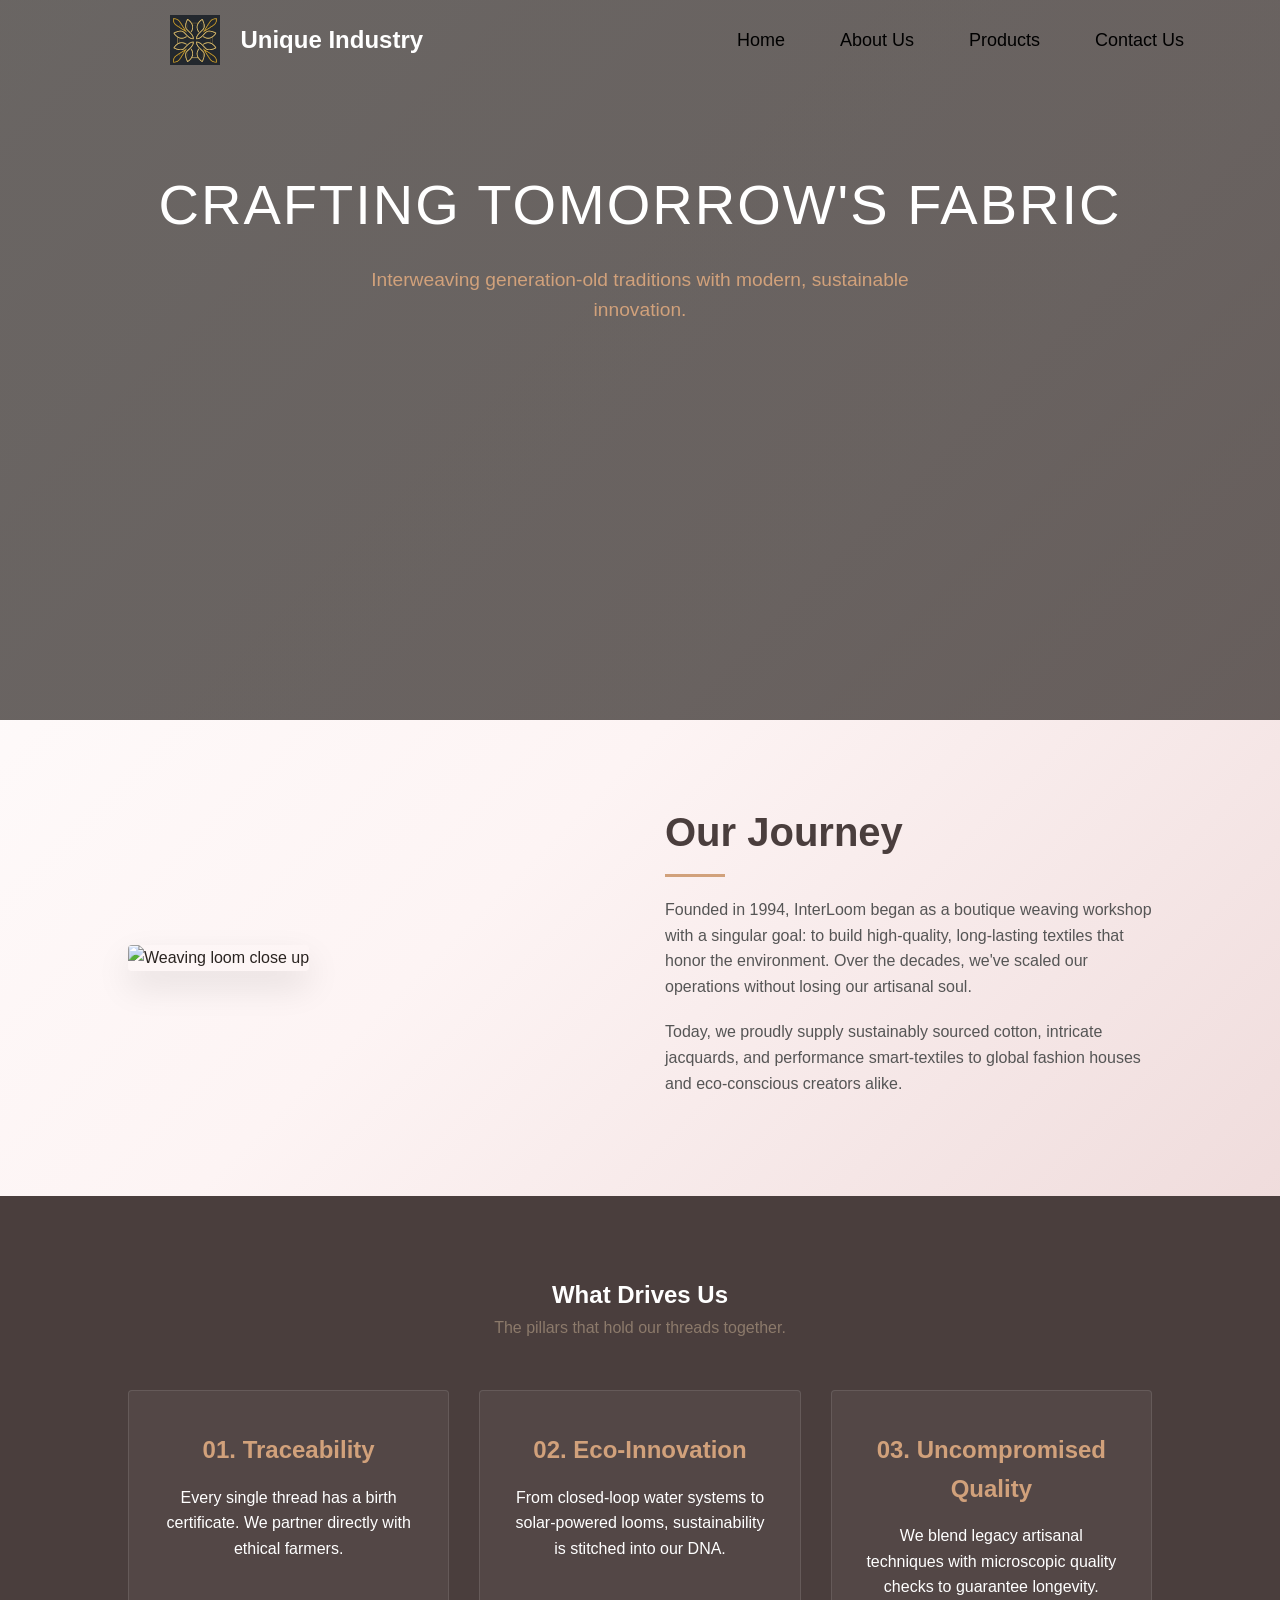
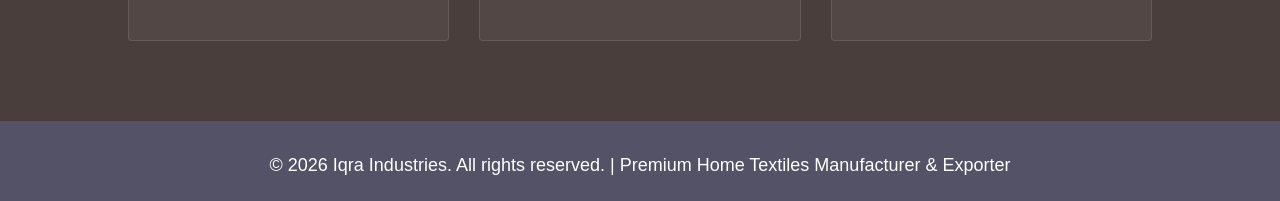
==== about/index.html @ 69424846 "created the about webpage completely" ====
<!DOCTYPE html>
<html lang="en">

<head>
    <meta charset="UTF-8">
    <meta name="viewport" content="width=device-width, initial-scale=1.0">

    <!-- Favicons -->
    <link href="/assests/logo.jpg" rel="icon" />
    <link href="/assests/logo.jpg" rel="apple-touch-icon" />

    <title>About Us | InterLoom Textiles</title>

    <meta content="" name="description" />
    <meta content="" name="keywords" />

    <link rel="stylesheet" href="style.css">

<body>


    <header class="hero">
        <div class="navbar">
            <div class="desktop-nav">
                <img src="/assests/logo.jpg" alt="unique industry logo" class="logo" />
                <h2 class="company-name">Unique Industry</h2>

                <ul class="nav-links">
                    <li><a href="/index.html">Home</a></li>
                    <li><a href="/about/index.html">About Us</a></li>
                    <li><a href="/product/index.html">Products</a>
                    </li>
                    <li><a href="/contact us/contact.html">Contact Us</a></li>
                </ul>
            </div>
            <!-- Mobile Nav (Dropdown box for mobile screens) -->
            <div class="mobile-nav">
                <div class="drop-down">
                    <button class="drop-toggle">☰</button>
                    <ul class="mobile-dropdown-menu">
                        <li><a href="../Home_page/home.html">Home</a></li>
                        <li><a href="../About_page/about.html">About</a></li>
                        <li><a href="../Product_page/product.html">Products</a></li>
                        <li><a href="../Contact_page/contact.html">Contact</a></li>
                    </ul>
                </div>
                <div class="menu-toggle" onclick="toggleMenu()">
                    <span></span>
                    <span></span>
                    <span></span>
                </div>
            </div>
        </div>
        <div class="hero-content">
            <h1>Crafting Tomorrow's Fabric</h1>
            <p>Interweaving generation-old traditions with modern, sustainable innovation.</p>
        </div>
    </header>

    <section class="story-section reveal">
        <div class="story-img">
            <img src="https://images.unsplash.com/photo-1544816155-12df9643f363?auto=format&fit=crop&w=800&q=80"
                alt="Weaving loom close up">
        </div>
        <div class="story-content">
            <h2>Our Journey</h2>
            <p>Founded in 1994, InterLoom began as a boutique weaving workshop with a singular goal: to build
                high-quality, long-lasting textiles that honor the environment. Over the decades, we've scaled our
                operations without losing our artisanal soul.</p>
            <p>Today, we proudly supply sustainably sourced cotton, intricate jacquards, and performance smart-textiles
                to global fashion houses and eco-conscious creators alike.</p>
        </div>
    </section>

    <section class="values-section reveal">
        <h2>What Drives Us</h2>
        <p style="color: var(--secondary);">The pillars that hold our threads together.</p>

        <div class="values-grid">
            <div class="value-card" onclick="alert('We trace 100% of our yarn from seed to shelf.')">
                <h3>01. Traceability</h3>
                <p>Every single thread has a birth certificate. We partner directly with ethical farmers.</p>
            </div>
            <div class="value-card" onclick="alert('Our zero-waste machinery re-loops water and fabric scraps.')">
                <h3>02. Eco-Innovation</h3>
                <p>From closed-loop water systems to solar-powered looms, sustainability is stitched into our DNA.</p>
            </div>
            <div class="value-card" onclick="alert('Our master weavers boast over 20+ years of technical heritage.')">
                <h3>03. Uncompromised Quality</h3>
                <p>We blend legacy artisanal techniques with microscopic quality checks to guarantee longevity.</p>
            </div>
        </div>
    </section>
    <footer>
        <div class="footer-container">
            <p>&copy; 2026 Iqra Industries. All rights reserved. | Premium Home Textiles
                Manufacturer & Exporter</p>
        </div>
    </footer>
    <script src="script.js"></script>

</body>

</html>
---- about/style.css ----
/* --- Reset & Variables --- */
* {
    margin: 0;
    padding: 0;
    box-sizing: border-box;
    font-family: "Segoe UI", Tahoma, Geneva, Verdana, sans-serif;
}

:root {
    --primary: #4a3e3d;
    /* Deep Earthy Brown */
    --secondary: #8c7a6b;
    /* Muted Linen */
    --accent: #d1a17b;
    /* Warm Thread Gold */
    --bg-light: #fdfbf7;
    /* Soft Off-White */
    --text-dark: #2a2421;
    /* Charcoal Charcoal */
    --transition: all 0.4s ease;
}

body {
    background: linear-gradient(135deg, #ffffff 0%, #fdf4f4 45%, #e8cfcf 100%);
    color: var(--text-dark);
    line-height: 1.6;
    overflow-x: hidden;
}




.navbar {
    padding: 0 50px;

    width: 100%;
    height: 100px;
}

.desktop-nav {
    width: 100%;
    height: 80px;
    display: flex;
    align-items: center;
    justify-content: flex-start;
}

.navbar .desktop-nav img {
    height: 50px;
    padding-left: 100px;
}

h4 {
    font-size: 24px;
    font-weight: 600;
    color: #000;
    padding-left: 30px;
}

.nav-links {
    display: flex;
    width: 65%;
    list-style: none;
    align-items: center;
    gap: 55px;
    justify-content: flex-end;
}

.nav-links li a {
    text-decoration: none;
    color: #000000;
    font-size: 18px;
    transition: all 0.3s ease-in-out;
}

.company-name{
    padding: 20px;
}

.mobile-nav {
    display: none;
}




/* --- Hero Section --- */
.hero {
    position: relative;
    height: 80vh;
    background:
        linear-gradient(rgba(42, 36, 33, 0.7), rgba(42, 36, 33, 0.7)),
        url("https://images.unsplash.com/photo-1618220179428-22790b461013?auto=format&fit=crop&w=1920&q=80") no-repeat center center/cover;
    justify-content: center;
    text-align: center;
    color: #fff;
    padding: 0 20px;
}

.hero-content{
    display: flex;
    margin-top: 60px;
    flex-direction: column;
}

.hero-content h1 {
    font-size: 3.5rem;
    margin-bottom: 15px;
    font-weight: 300;
    letter-spacing: 2px;
    text-transform: uppercase;
    animation: fadeInDown 1s ease forwards;
}

.hero-content p {
    font-size: 1.2rem;
    color: var(--accent);
    max-width: 600px;
    margin: 0 auto;
    animation: fadeInUp 1s ease 0.3s forwards;
    opacity: 0;
}

/* --- Our Story Section --- */
.story-section {
    padding: 80px 10%;
    display: flex;
    align-items: center;
    gap: 50px;
}

.story-img {
    flex: 1;
    position: relative;
}

.story-img img {
    width: 100%;
    border-radius: 4px;
    box-shadow: 0 15px 35px rgba(0, 0, 0, 0.1);
}

.story-content {
    flex: 1;
}

.story-content h2 {
    font-size: 2.5rem;
    color: var(--primary);
    margin-bottom: 20px;
    position: relative;
}

.story-content h2::after {
    content: "";
    display: block;
    width: 60px;
    height: 3px;
    background: var(--accent);
    margin-top: 10px;
}

.story-content p {
    margin-bottom: 20px;
    color: #555;
}

/* --- Interactive Values Counter Section --- */
.values-section {
    background-color: var(--primary);
    color: #fff;
    padding: 80px 10%;
    text-align: center;
}

.values-grid {
    display: grid;
    grid-template-columns: repeat(auto-fit, minmax(250px, 1fr));
    gap: 30px;
    margin-top: 50px;
}

.value-card {
    background: rgba(255, 255, 255, 0.05);
    padding: 40px 30px;
    border-radius: 4px;
    border: 1px solid rgba(255, 255, 255, 0.1);
    transition: var(--transition);
    cursor: pointer;
}

.value-card:hover {
    transform: translateY(-10px);
    background: rgba(255, 255, 255, 0.1);
    border-color: var(--accent);
}

.value-card h3 {
    color: var(--accent);
    font-size: 1.5rem;
    margin-bottom: 15px;
}

/* --- Scroll Reveal Animation Utility --- */
.reveal {
    opacity: 0;
    transform: translateY(40px);
    transition: all 0.8s ease;
}

.reveal.active {
    opacity: 1;
    transform: translateY(0);
}

/* --- Keyframes --- */
@keyframes fadeInDown {
    from {
        opacity: 0;
        transform: translateY(-30px);
    }

    to {
        opacity: 1;
        transform: translateY(0);
    }
}

@keyframes fadeInUp {
    from {
        opacity: 0;
        transform: translateY(30px);
    }

    to {
        opacity: 1;
        transform: translateY(0);
    }
}

/* --- Responsive Design --- */
@media (max-width: 768px) {
    .story-section {
        flex-direction: column;
        padding: 50px 20px;
    }

    .hero-content h1 {
        font-size: 2.5rem;
    }
}



.footer-container{
    width: 100%;
    margin-top: 0px;
    padding-top: 30px;
    height: 80px;
    font-size: 18px;
    display: flex;
    color: #fff;
    align-content: flex-end;
    background-color: #545266;
    justify-content: center;
}
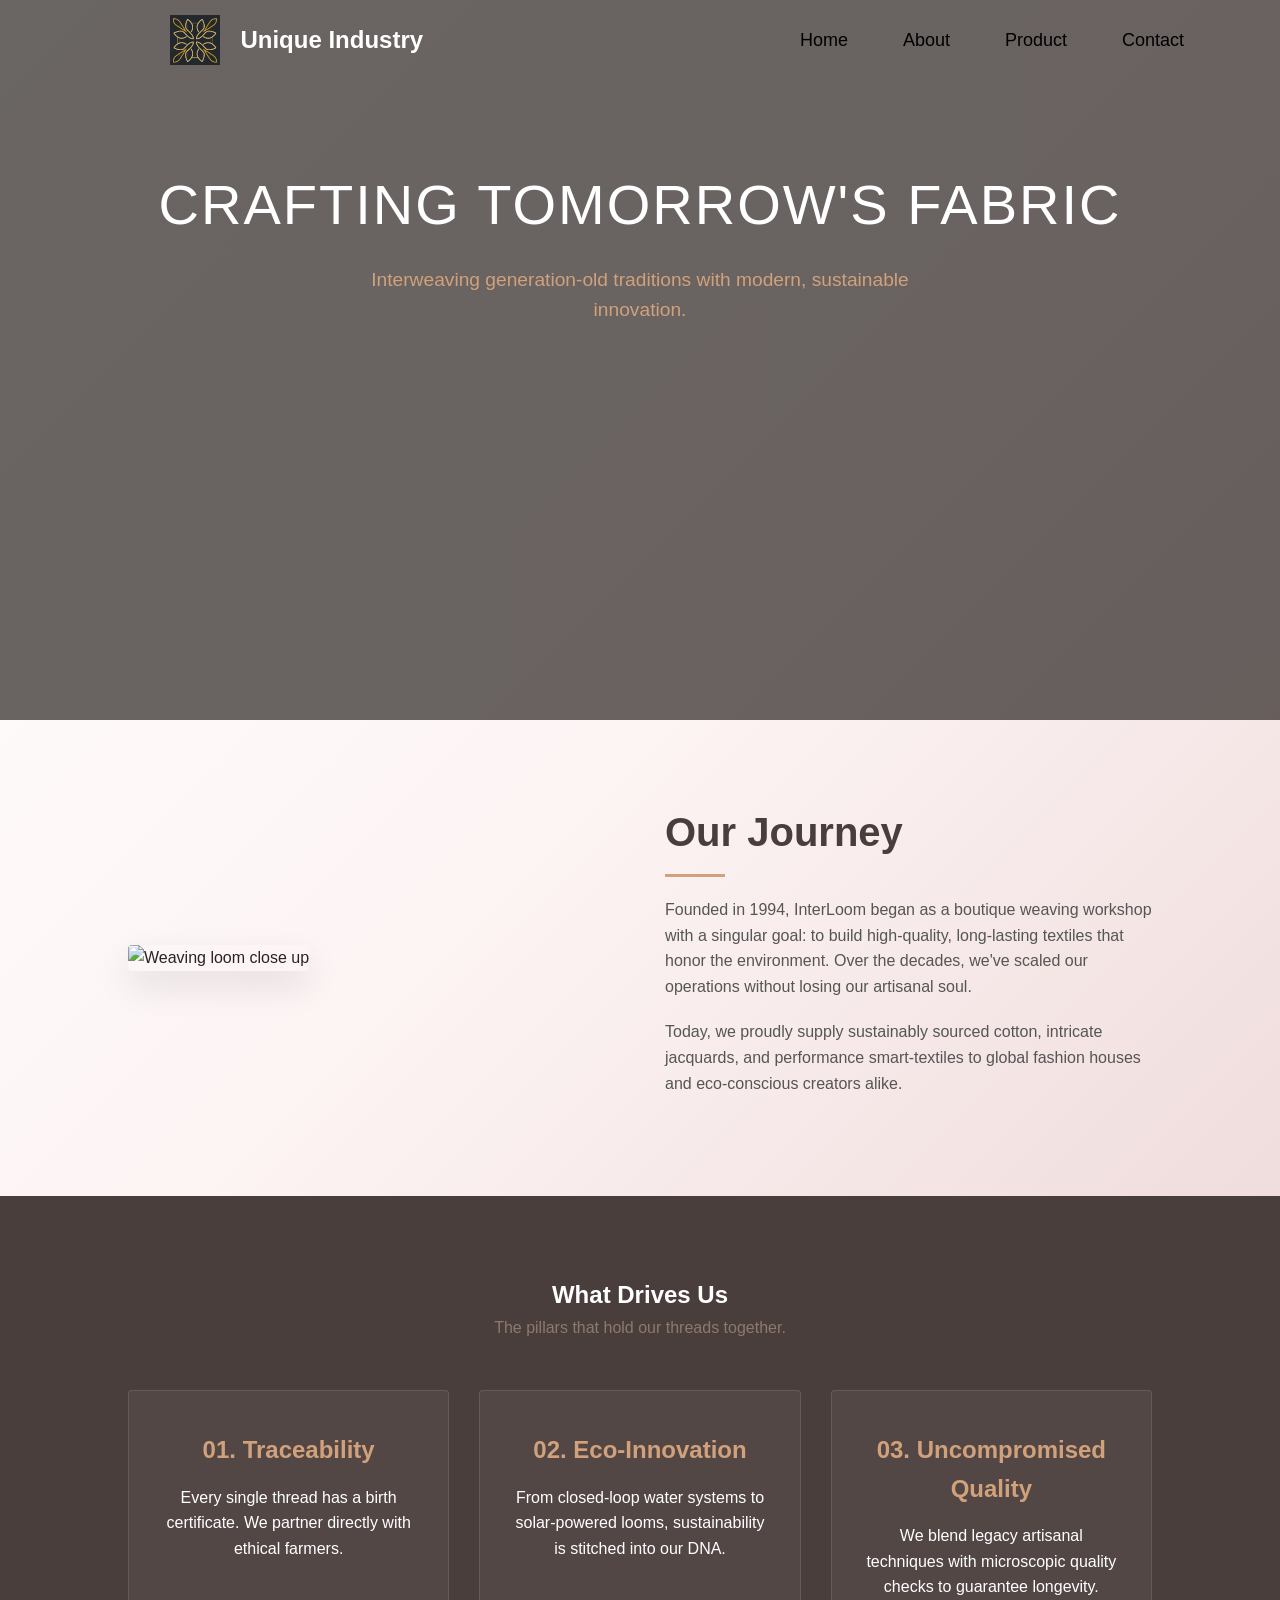
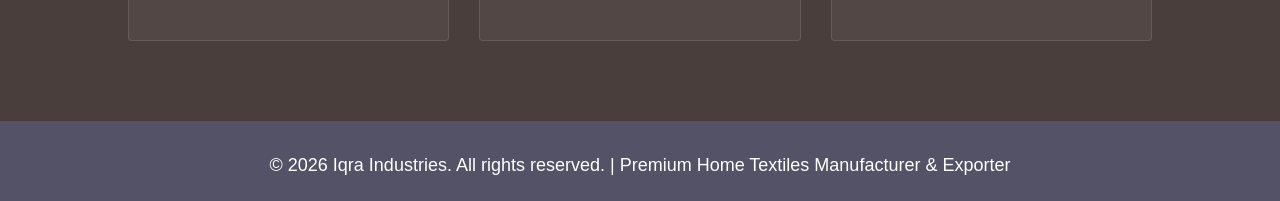
==== commit f7812f75: "change the minor details and fixed the some of errors" ====
--- a/about/index.html
+++ b/about/index.html
@@ -27,10 +27,10 @@
 
                 <ul class="nav-links">
                     <li><a href="/index.html">Home</a></li>
-                    <li><a href="/about/index.html">About Us</a></li>
-                    <li><a href="/product/index.html">Products</a>
+                    <li><a href="/about/index.html">About</a></li>
+                    <li><a href="/product/index.html">Product</a>
                     </li>
-                    <li><a href="/contact us/contact.html">Contact Us</a></li>
+                    <li><a href="/contact/contact.html">Contact</a></li>
                 </ul>
             </div>
             <!-- Mobile Nav (Dropdown box for mobile screens) -->
@@ -38,10 +38,10 @@
                 <div class="drop-down">
                     <button class="drop-toggle">☰</button>
                     <ul class="mobile-dropdown-menu">
-                        <li><a href="../Home_page/home.html">Home</a></li>
-                        <li><a href="../About_page/about.html">About</a></li>
-                        <li><a href="../Product_page/product.html">Products</a></li>
-                        <li><a href="../Contact_page/contact.html">Contact</a></li>
+                        <li><a href="/index.html">Home</a></li>
+                        <li><a href="/about/index.html">About</a></li>
+                        <li><a href="/product/index.html">Product</a></li>
+                        <li><a href="/contact us/contact.html">Contact</a></li>
                     </ul>
                 </div>
                 <div class="menu-toggle" onclick="toggleMenu()">
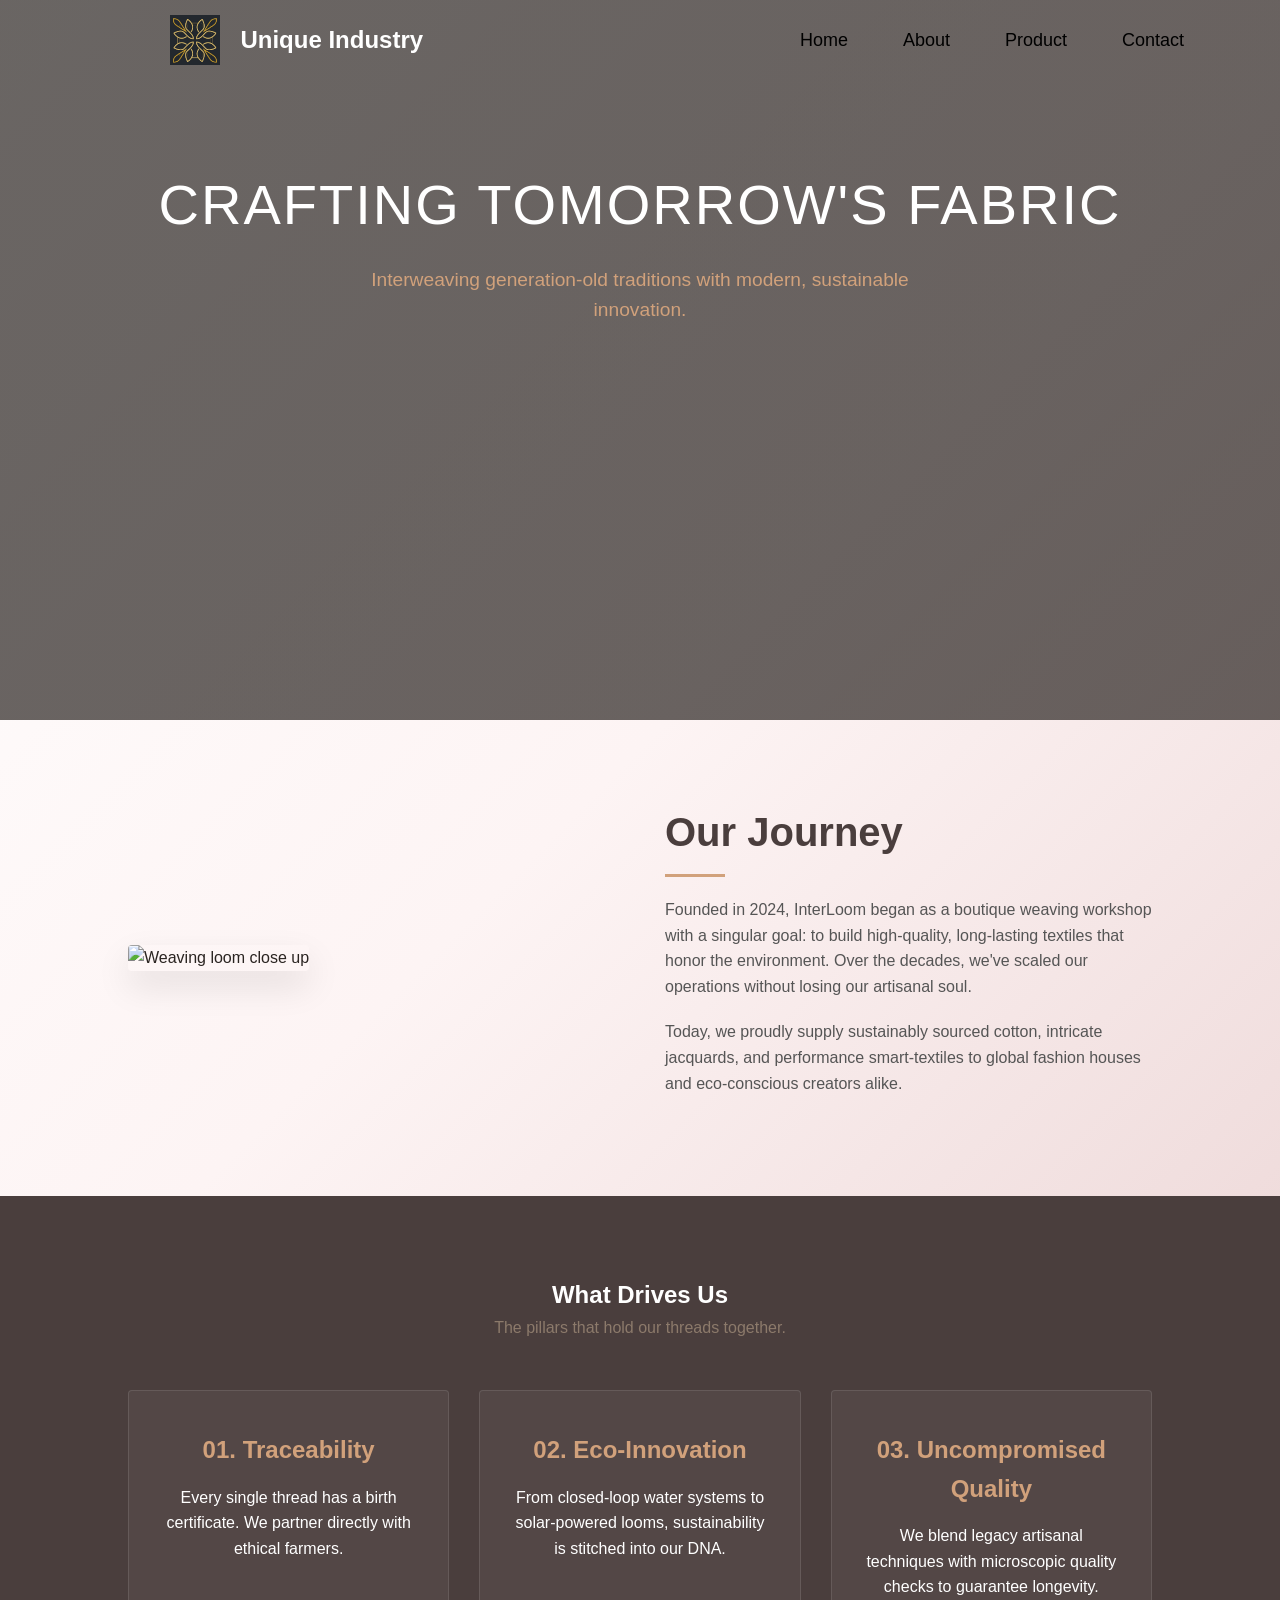
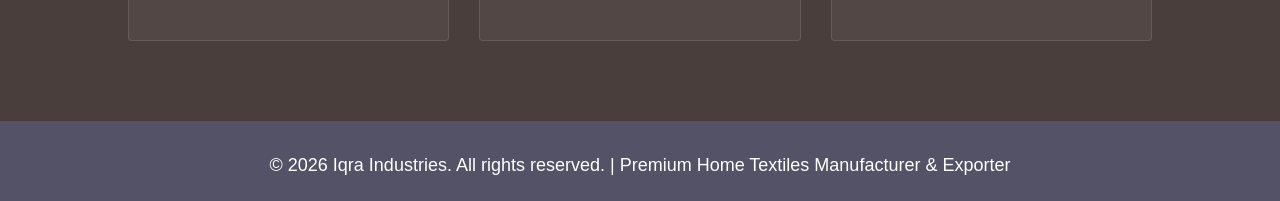
==== commit 8a4e146d: "all done" ====
--- a/about/index.html
+++ b/about/index.html
@@ -64,7 +64,7 @@
         </div>
         <div class="story-content">
             <h2>Our Journey</h2>
-            <p>Founded in 1994, InterLoom began as a boutique weaving workshop with a singular goal: to build
+            <p>Founded in 2024, InterLoom began as a boutique weaving workshop with a singular goal: to build
                 high-quality, long-lasting textiles that honor the environment. Over the decades, we've scaled our
                 operations without losing our artisanal soul.</p>
             <p>Today, we proudly supply sustainably sourced cotton, intricate jacquards, and performance smart-textiles
